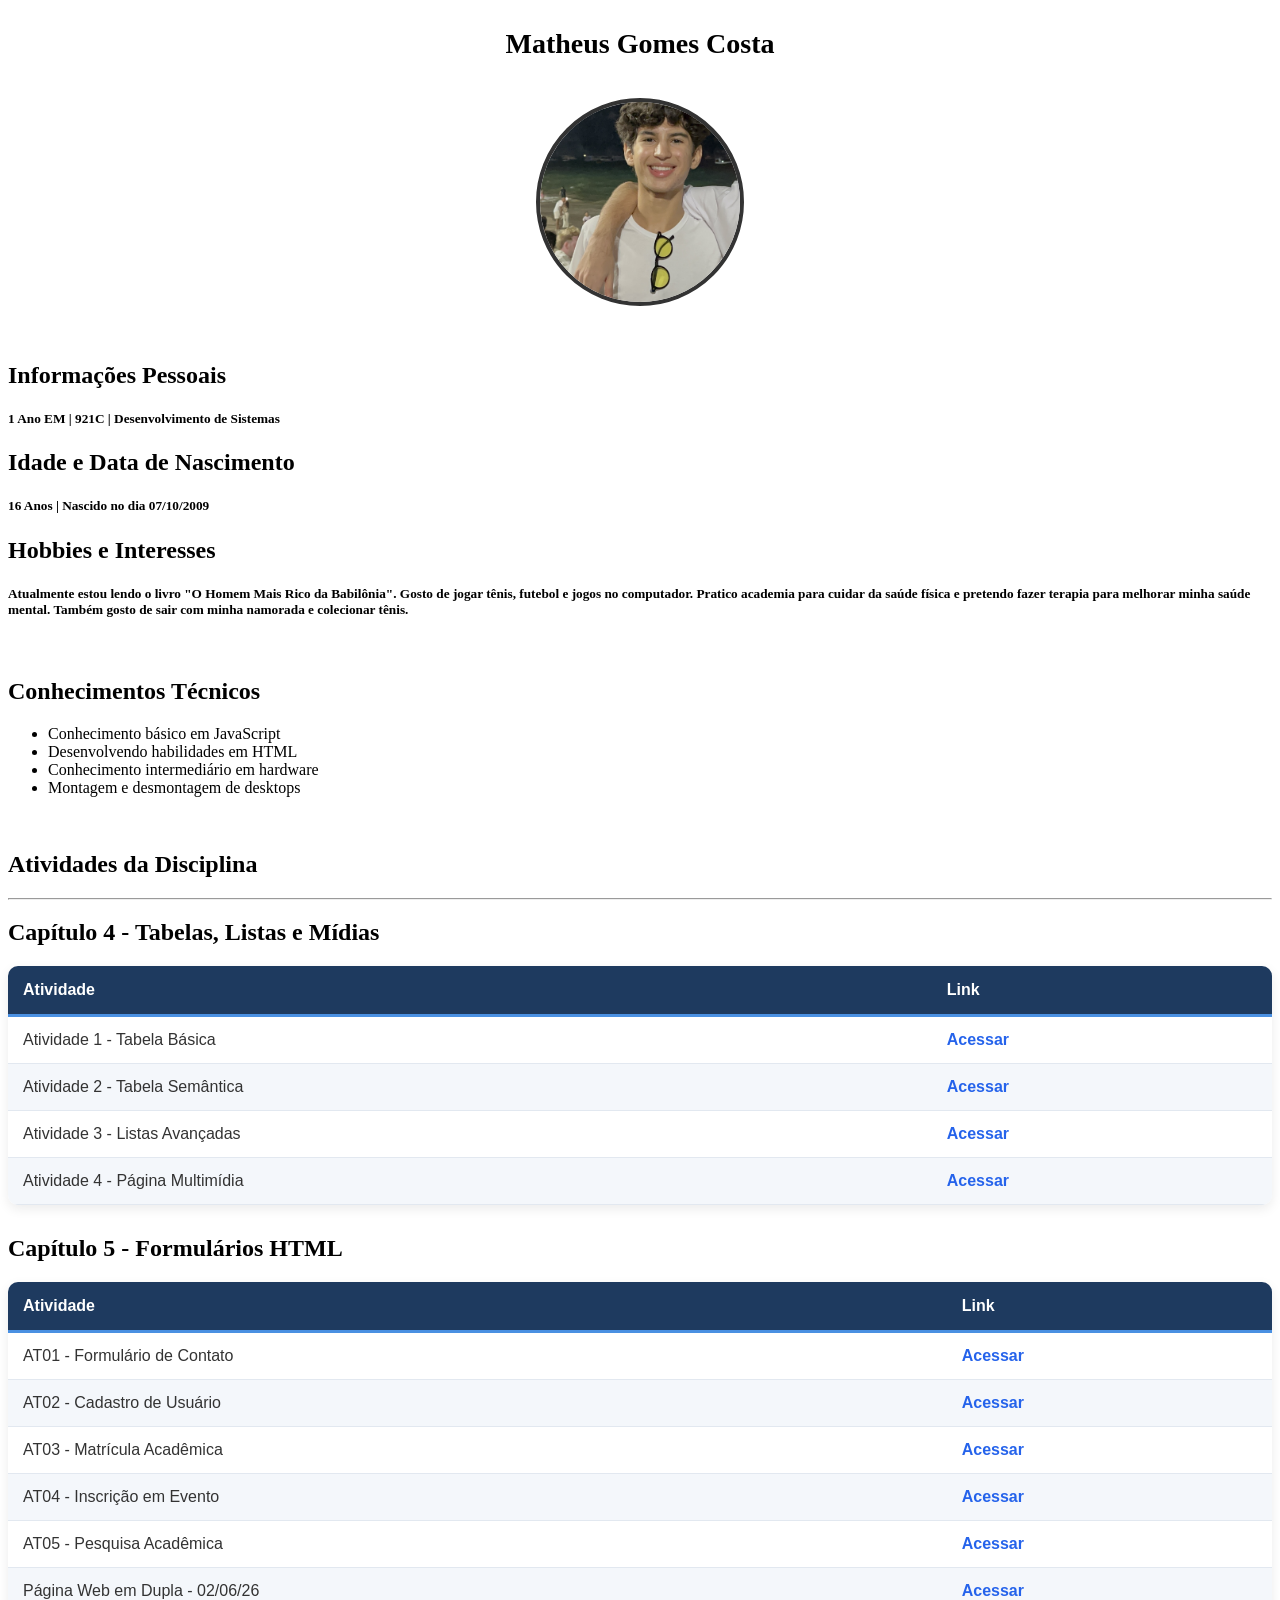
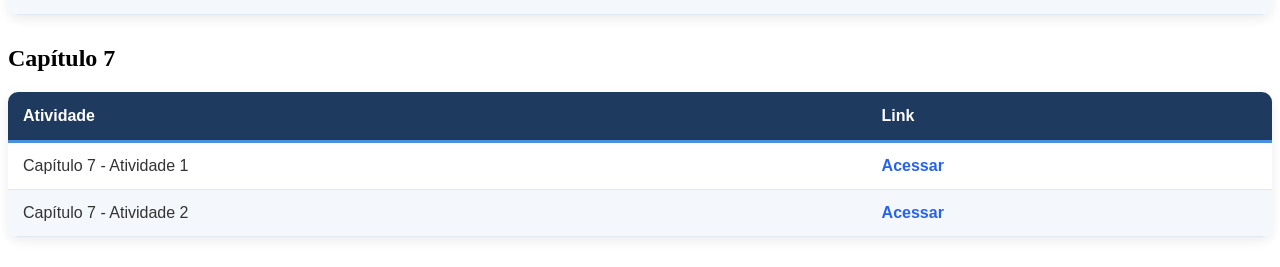
==== index.html @ c68bd604 "Update index.html" ====
<!DOCTYPE html>
<html lang="pt-BR">

<head>
    <meta charset="UTF-8">
    <meta name="viewport" content="width=device-width, initial-scale=1.0">
    <title>Perfil Pessoal - Matheus Gomes Costa</title>
    <link rel="stylesheet" href="pgpessoal.css">
</head>

<body>

 <p class="nome">Matheus Gomes Costa</p>


    <br>
    

    <img
        src="fotopessoal.png"
        width="300"
        height="300"
        alt="Foto pessoal de Matheus Gomes Costa"
        class="imagem-redonda"
    />

    <br><br>

    <h2><b> Informações Pessoais </b></h2>
    
    <h5><b>1 Ano EM | 921C | Desenvolvimento de Sistemas </b></h5>

     <h2><b> Idade e Data de Nascimento</b></h2>

    <h5><b>16 Anos | Nascido no dia 07/10/2009</b></h5>

    <h2><b> Hobbies e Interesses</b></h2>

    <h5>
        Atualmente estou lendo o livro "O Homem Mais Rico da Babilônia".
        Gosto de jogar tênis, futebol e jogos no computador.
        Pratico academia para cuidar da saúde física e pretendo fazer terapia
        para melhorar minha saúde mental. Também gosto de sair com minha
        namorada e colecionar tênis.
    </h5>

    <br>

    <h2><b>Conhecimentos Técnicos</b></h2>

    <ul>
        <li>Conhecimento básico em JavaScript</li>
        <li>Desenvolvendo habilidades em HTML</li>
        <li>Conhecimento intermediário em hardware</li>
        <li>Montagem e desmontagem de desktops</li>
    </ul>

    <br>

    <h2><b>Atividades da Disciplina</b></h2>

    <hr>

    <!-- BLOCO DAS ATIVIDADES -->

   <nav aria-label="Atividades">

    <h2>Capítulo 4 - Tabelas, Listas e Mídias</h2>

    <table class="tabela-atividades">
        <thead>
            <tr>
                <th>Atividade</th>
                <th>Link</th>
            </tr>
        </thead>

        <tbody>
            <tr>
                <td>Atividade 1 - Tabela Básica</td>
                <td><a href="cap04/at01.html">Acessar</a></td>
            </tr>

            <tr>
                <td>Atividade 2 - Tabela Semântica</td>
                <td><a href="cap04/at02.html">Acessar</a></td>
            </tr>

            <tr>
                <td>Atividade 3 - Listas Avançadas</td>
                <td><a href="cap04/at03.html">Acessar</a></td>
            </tr>

            <tr>
                <td>Atividade 4 - Página Multimídia</td>
                <td><a href="cap04/at04.html">Acessar</a></td>
            </tr>
        </tbody>
    </table>


    <h2>Capítulo 5 - Formulários HTML</h2>

    <table class="tabela-atividades">
        <thead>
            <tr>
                <th>Atividade</th>
                <th>Link</th>
            </tr>
        </thead>

        <tbody>
            <tr>
                <td>AT01 - Formulário de Contato</td>
                <td><a href="cap05/at01.html">Acessar</a></td>
            </tr>

            <tr>
                <td>AT02 - Cadastro de Usuário</td>
                <td><a href="cap05/at02.html">Acessar</a></td>
            </tr>

            <tr>
                <td>AT03 - Matrícula Acadêmica</td>
                <td><a href="cap05/at03.html">Acessar</a></td>
            </tr>

            <tr>
                <td>AT04 - Inscrição em Evento</td>
                <td><a href="cap05/at04.html">Acessar</a></td>
            </tr>

            <tr>
                <td>AT05 - Pesquisa Acadêmica</td>
                <td><a href="cap05/at05.html">Acessar</a></td>
            </tr>

            <tr>
                <td>Página Web em Dupla - 02/06/26</td>
                <td>
                    <a href="text atividade-css01-sala/index.html">
                        Acessar
                    </a>
                </td>
            </tr>
        </tbody>
    </table>


    <h2>Capítulo 7</h2>

    <table class="tabela-atividades">
        <thead>
            <tr>
                <th>Atividade</th>
                <th>Link</th>
            </tr>
        </thead>

        <tbody>
            <tr>
                <td>Capítulo 7 - Atividade 1</td>
                <td><a href="cap07/index.html">Acessar</a></td>
            </tr>

            <tr>
                <td>Capítulo 7 - Atividade 2</td>
                <td><a href="cap07/atv02.html">Acessar</a></td>
            </tr>
        </tbody>
    </table>

</nav>


</body>

</html>
---- pgpessoal.css ----
/* ---------- FOTO REDONDA ---------- */
.imagem-redonda {
  display: block;
    margin: 0 auto;
  width: 200px;
  height: 200px;
  border: 4px solid #333;
  border-radius: 50%;
  object-fit: cover;
  object-position: center 30%;
}

.nome {
    text-align: center;
    font-family: Georgia, serif;
    font-size: 28px;
    font-weight: bold;
    margin-bottom: 20px;
}

.tabela-atividades {
    width: 100%;
    border-collapse: separate;
    border-spacing: 0;
    margin-bottom: 30px;
    font-family: Arial, sans-serif;
    background-color: #ffffff;
    border-radius: 10px;
    overflow: hidden;
    box-shadow: 0 4px 12px rgba(0, 0, 0, 0.08);
}

/* Cabeçalho */
.tabela-atividades th {
    background-color: #1e3a5f;
    color: white;
    padding: 15px;
    text-align: left;
    font-size: 16px;
    font-weight: bold;
    border-bottom: 3px solid #4a90e2;
}

/* Células */
.tabela-atividades td {
    padding: 14px 15px;
    color: #333333;
    border-bottom: 1px solid #e2e8f0;
}

/* Linhas alternadas */
.tabela-atividades tr:nth-child(even) {
    background-color: #f4f7fb;
}

.tabela-atividades tr:nth-child(odd) {
    background-color: #ffffff;
}

/* Efeito ao passar o mouse */
.tabela-atividades tr:hover {
    background-color: #e8f1fb;
    transition: 0.2s;
}

/* Links */
.tabela-atividades a {
    color: #2563eb;
    font-weight: bold;
    text-decoration: none;
}
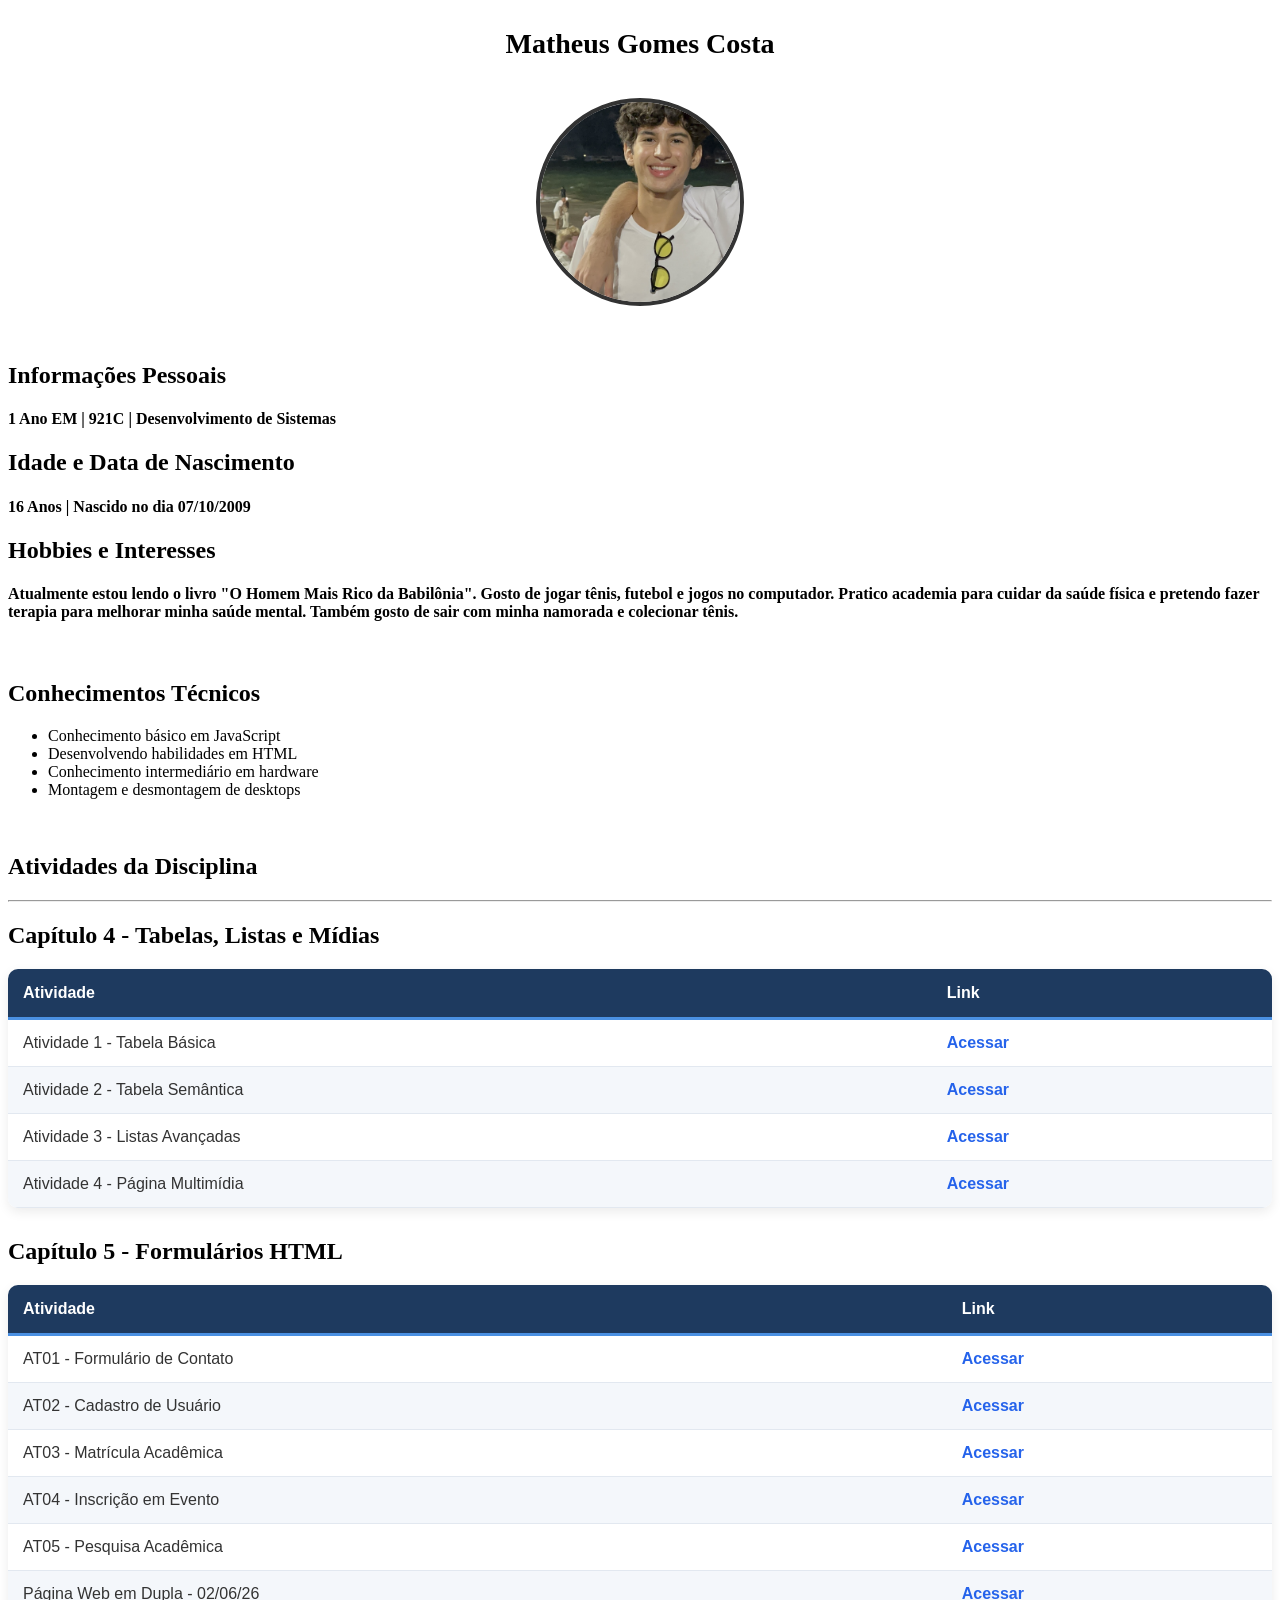
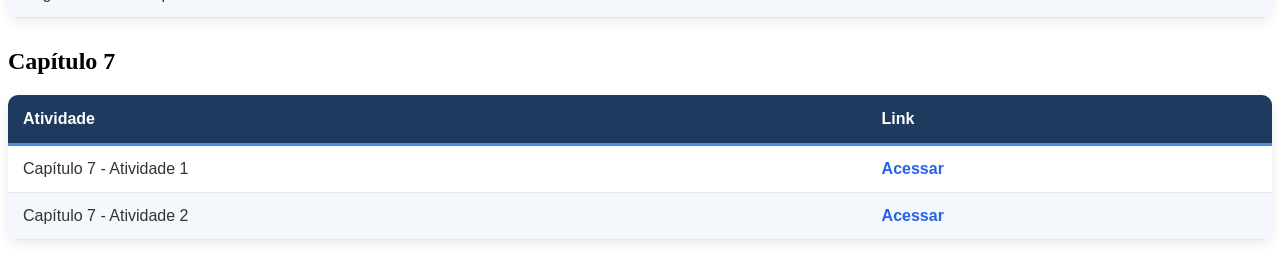
==== commit aaab0a44: "Update index.html" ====
--- a/index.html
+++ b/index.html
@@ -28,21 +28,21 @@
 
     <h2><b> Informações Pessoais </b></h2>
     
-    <h5><b>1 Ano EM | 921C | Desenvolvimento de Sistemas </b></h5>
+    <h4><b>1 Ano EM | 921C | Desenvolvimento de Sistemas </b></h4>
 
      <h2><b> Idade e Data de Nascimento</b></h2>
 
-    <h5><b>16 Anos | Nascido no dia 07/10/2009</b></h5>
+    <h4><b>16 Anos | Nascido no dia 07/10/2009</b></h4>
 
     <h2><b> Hobbies e Interesses</b></h2>
 
-    <h5>
+    <h4>
         Atualmente estou lendo o livro "O Homem Mais Rico da Babilônia".
         Gosto de jogar tênis, futebol e jogos no computador.
         Pratico academia para cuidar da saúde física e pretendo fazer terapia
         para melhorar minha saúde mental. Também gosto de sair com minha
         namorada e colecionar tênis.
-    </h5>
+    </h4>
 
     <br>
 
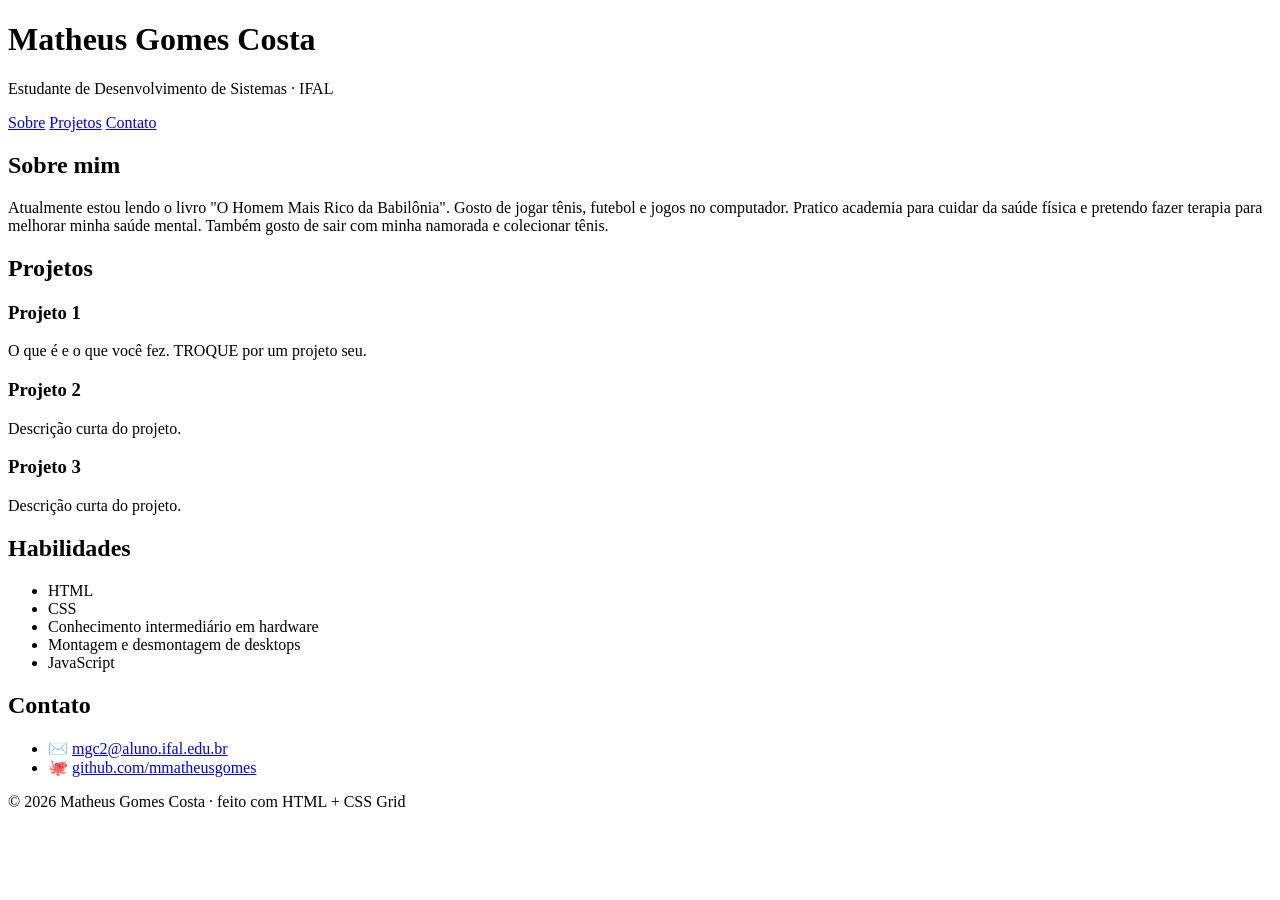
==== commit bb7e5f3b: "Update index.html" ====
--- a/index.html
+++ b/index.html
@@ -1,178 +1,100 @@
 <!DOCTYPE html>
+<!-- ============================================================
+     TEMPLATE — Página pessoal com CSS Grid
+     Programação Web / Introdução às Tecnologias Web — IFAL
+     COMO USAR:
+     1) Copie ESTE index.html para o seu repositório (não mude a estrutura).
+     2) Escolha UM dos 3 temas de CSS (tema-1-indigo.css, tema-2-escuro.css
+        ou tema-3-editorial.css) e salve-o no seu projeto como  estilo.css
+        (é o nome que este HTML carrega logo abaixo).
+     3) Troque os textos marcados com "TROQUE" pelo seu conteúdo.
+     IMPORTANTE: o LAYOUT é feito com CSS Grid e é o mesmo nos 3 temas.
+     Você escolhe a APARÊNCIA (fonte, cores, bordas), não o layout.
+     ============================================================ -->
 <html lang="pt-BR">
 
 <head>
-    <meta charset="UTF-8">
-    <meta name="viewport" content="width=device-width, initial-scale=1.0">
-    <title>Perfil Pessoal - Matheus Gomes Costa</title>
-    <link rel="stylesheet" href="pgpessoal.css">
+  <meta charset="UTF-8">
+  <meta name="viewport" content="width=device-width, initial-scale=1.0">
+  <title>Página Pessoal — Matheus Gomes Costa</title>
+  <!-- Salve o tema escolhido como "estilo.css" (mesma pasta deste arquivo) -->
+  <link rel="stylesheet" href="estilo.css">
 </head>
 
 <body>
+  <div class="pagina">
 
- <p class="nome">Matheus Gomes Costa</p>
+    <!-- ====== CABEÇALHO — TROQUE pelo seu nome e sua frase ====== -->
+    <header class="cabecalho">
+      <h1>Matheus Gomes Costa</h1>
+      <p>Estudante de Desenvolvimento de Sistemas · IFAL</p>
+      <nav>
+        <a href="#sobre">Sobre</a>
+        <a href="#projetos">Projetos</a>
+        <a href="#contato">Contato</a>
+      </nav>
+    </header>
 
-
-    <br>
-    
-
-    <img
-        src="fotopessoal.png"
-        width="300"
-        height="300"
-        alt="Foto pessoal de Matheus Gomes Costa"
-        class="imagem-redonda"
-    />
-
-    <br><br>
-
-    <h2><b> Informações Pessoais </b></h2>
-    
-    <h4><b>1 Ano EM | 921C | Desenvolvimento de Sistemas </b></h4>
-
-     <h2><b> Idade e Data de Nascimento</b></h2>
-
-    <h4><b>16 Anos | Nascido no dia 07/10/2009</b></h4>
-
-    <h2><b> Hobbies e Interesses</b></h2>
-
-    <h4>
-        Atualmente estou lendo o livro "O Homem Mais Rico da Babilônia".
+    <!-- ====== CONTEÚDO PRINCIPAL ====== -->
+    <main class="principal">
+      <section id="sobre" class="cartao">
+        <h2>Sobre mim</h2>
+        <!-- TROQUE por uma breve apresentação sua -->
+        <p>Atualmente estou lendo o livro "O Homem Mais Rico da Babilônia".
         Gosto de jogar tênis, futebol e jogos no computador.
         Pratico academia para cuidar da saúde física e pretendo fazer terapia
         para melhorar minha saúde mental. Também gosto de sair com minha
-        namorada e colecionar tênis.
-    </h4>
+        namorada e colecionar tênis.</p>
+      </section>
 
-    <br>
+      <section id="projetos" class="cartao">
+        <h2>Projetos</h2>
+        <!-- Galeria com Grid: cada .projeto é um card; adicione/remova à vontade -->
+        <div class="projetos">
+          <article class="projeto">
+            <h3>Projeto 1</h3>
+            <p>O que é e o que você fez. TROQUE por um projeto seu.</p>
+          </article>
+          <article class="projeto">
+            <h3>Projeto 2</h3>
+            <p>Descrição curta do projeto.</p>
+          </article>
+          <article class="projeto">
+            <h3>Projeto 3</h3>
+            <p>Descrição curta do projeto.</p>
+          </article>
+        </div>
+      </section>
+    </main>
 
-    <h2><b>Conhecimentos Técnicos</b></h2>
+    <!-- ====== BARRA LATERAL ====== -->
+    <aside class="lateral">
+      <section class="cartao">
+        <h2>Habilidades</h2>
+        <!-- TROQUE pelas suas habilidades -->
+        <ul class="habilidades">
+          <li>HTML</li>
+          <li>CSS</li>
+          <li>Conhecimento intermediário em hardware</li>
+          <li>Montagem e desmontagem de desktops</li>
+          <li>JavaScript</li>
+        </ul>
+      </section>
 
-    <ul>
-        <li>Conhecimento básico em JavaScript</li>
-        <li>Desenvolvendo habilidades em HTML</li>
-        <li>Conhecimento intermediário em hardware</li>
-        <li>Montagem e desmontagem de desktops</li>
-    </ul>
+      <section id="contato" class="cartao">
+        <h2>Contato</h2>
+        <!-- TROQUE pelos seus links -->
+        <ul class="contato">
+          <li>✉️ <a href="mailto:voce@exemplo.com">mgc2@aluno.ifal.edu.br</a></li>
+          <li>🐙 <a href="https://github.com/SEU-USUARIO">github.com/mmatheusgomes</a></li>
+        </ul>
+      </section>
+    </aside>
 
-    <br>
+    <!-- ====== RODAPÉ — TROQUE o nome ====== -->
+    <footer class="rodape">© 2026 Matheus Gomes Costa · feito com HTML + CSS Grid</footer>
 
-    <h2><b>Atividades da Disciplina</b></h2>
-
-    <hr>
-
-    <!-- BLOCO DAS ATIVIDADES -->
-
-   <nav aria-label="Atividades">
-
-    <h2>Capítulo 4 - Tabelas, Listas e Mídias</h2>
-
-    <table class="tabela-atividades">
-        <thead>
-            <tr>
-                <th>Atividade</th>
-                <th>Link</th>
-            </tr>
-        </thead>
-
-        <tbody>
-            <tr>
-                <td>Atividade 1 - Tabela Básica</td>
-                <td><a href="cap04/at01.html">Acessar</a></td>
-            </tr>
-
-            <tr>
-                <td>Atividade 2 - Tabela Semântica</td>
-                <td><a href="cap04/at02.html">Acessar</a></td>
-            </tr>
-
-            <tr>
-                <td>Atividade 3 - Listas Avançadas</td>
-                <td><a href="cap04/at03.html">Acessar</a></td>
-            </tr>
-
-            <tr>
-                <td>Atividade 4 - Página Multimídia</td>
-                <td><a href="cap04/at04.html">Acessar</a></td>
-            </tr>
-        </tbody>
-    </table>
-
-
-    <h2>Capítulo 5 - Formulários HTML</h2>
-
-    <table class="tabela-atividades">
-        <thead>
-            <tr>
-                <th>Atividade</th>
-                <th>Link</th>
-            </tr>
-        </thead>
-
-        <tbody>
-            <tr>
-                <td>AT01 - Formulário de Contato</td>
-                <td><a href="cap05/at01.html">Acessar</a></td>
-            </tr>
-
-            <tr>
-                <td>AT02 - Cadastro de Usuário</td>
-                <td><a href="cap05/at02.html">Acessar</a></td>
-            </tr>
-
-            <tr>
-                <td>AT03 - Matrícula Acadêmica</td>
-                <td><a href="cap05/at03.html">Acessar</a></td>
-            </tr>
-
-            <tr>
-                <td>AT04 - Inscrição em Evento</td>
-                <td><a href="cap05/at04.html">Acessar</a></td>
-            </tr>
-
-            <tr>
-                <td>AT05 - Pesquisa Acadêmica</td>
-                <td><a href="cap05/at05.html">Acessar</a></td>
-            </tr>
-
-            <tr>
-                <td>Página Web em Dupla - 02/06/26</td>
-                <td>
-                    <a href="text atividade-css01-sala/index.html">
-                        Acessar
-                    </a>
-                </td>
-            </tr>
-        </tbody>
-    </table>
-
-
-    <h2>Capítulo 7</h2>
-
-    <table class="tabela-atividades">
-        <thead>
-            <tr>
-                <th>Atividade</th>
-                <th>Link</th>
-            </tr>
-        </thead>
-
-        <tbody>
-            <tr>
-                <td>Capítulo 7 - Atividade 1</td>
-                <td><a href="cap07/index.html">Acessar</a></td>
-            </tr>
-
-            <tr>
-                <td>Capítulo 7 - Atividade 2</td>
-                <td><a href="cap07/atv02.html">Acessar</a></td>
-            </tr>
-        </tbody>
-    </table>
-
-</nav>
-
-
+  </div>
 </body>
 
 </html>
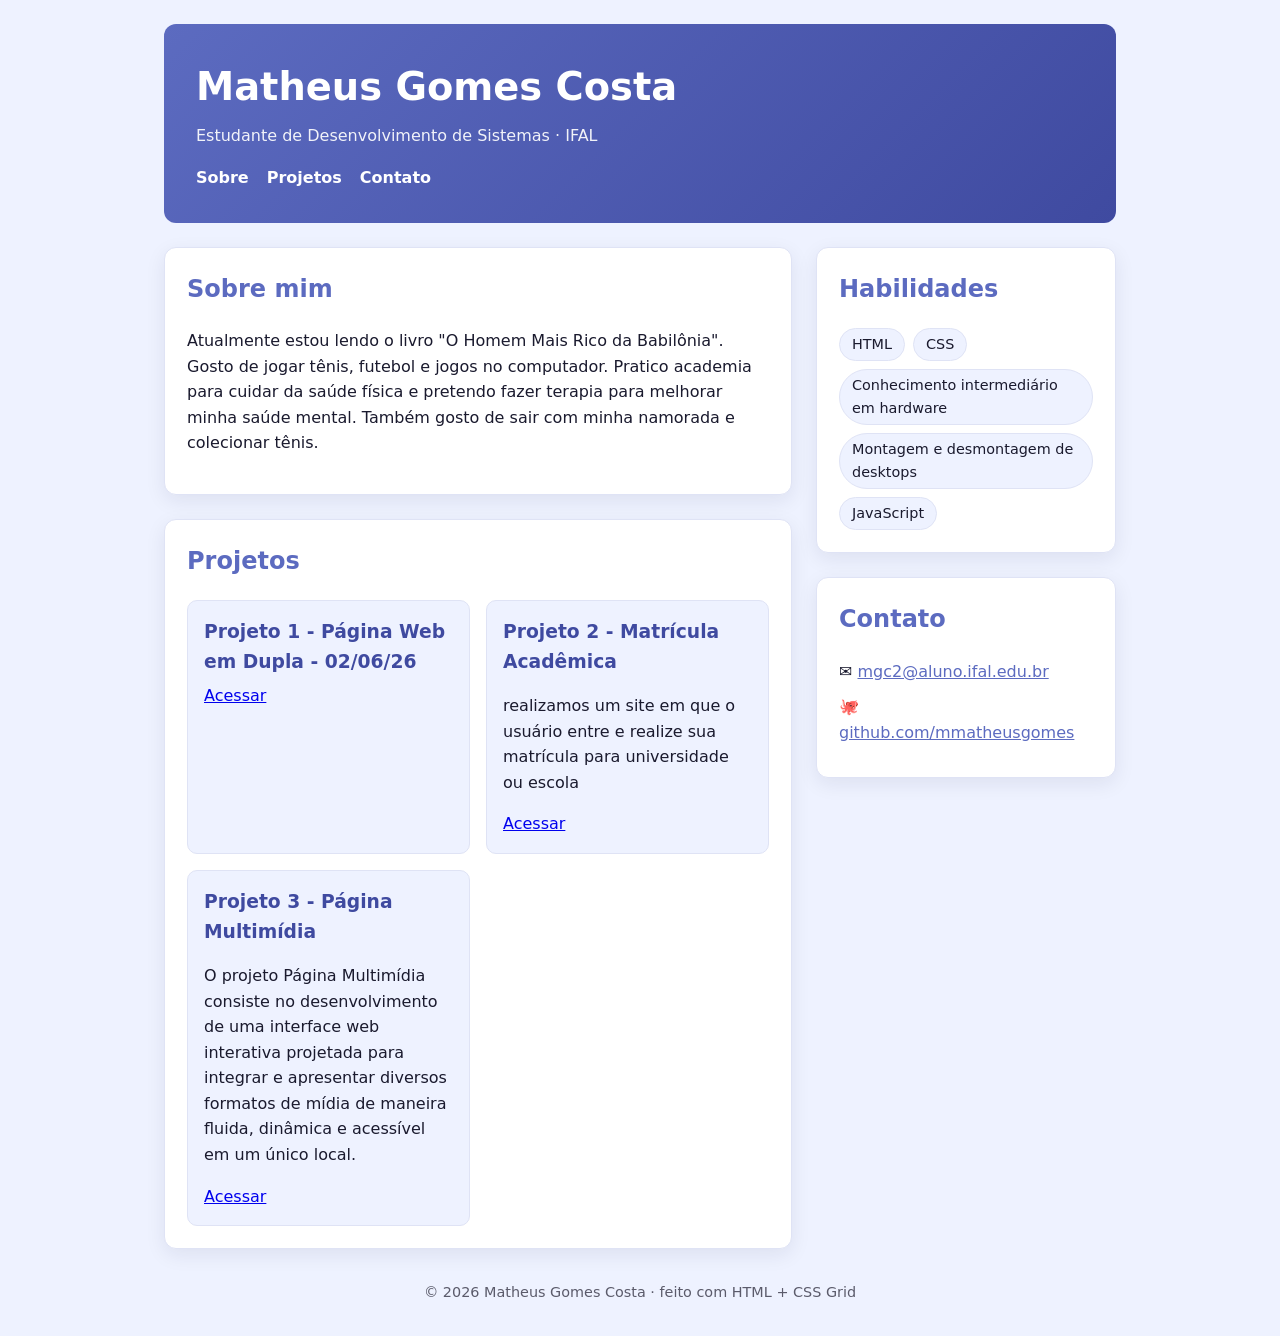
==== commit 988da4b0: "Update index.html" ====
--- a/index.html
+++ b/index.html
@@ -52,16 +52,22 @@
         <!-- Galeria com Grid: cada .projeto é um card; adicione/remova à vontade -->
         <div class="projetos">
           <article class="projeto">
-            <h3>Projeto 1</h3>
-            <p>O que é e o que você fez. TROQUE por um projeto seu.</p>
+            <h3>Projeto 1 - Página Web em Dupla - 02/06/26 </h3>
+            <td>
+                    <a href="text atividade-css01-sala/index.html">
+                        Acessar
+                    </a>
+            </td>
           </article>
           <article class="projeto">
-            <h3>Projeto 2</h3>
-            <p>Descrição curta do projeto.</p>
+            <h3>Projeto 2 - Matrícula Acadêmica </h3>
+            <p>realizamos um site em que o usuário entre e realize sua matrícula para universidade ou escola</p>
+               <td><a href="cap05/at03.html">Acessar</a></td>
           </article>
           <article class="projeto">
-            <h3>Projeto 3</h3>
-            <p>Descrição curta do projeto.</p>
+            <h3>Projeto 3 - Página Multimídia</h3>
+            <p>O projeto Página Multimídia consiste no desenvolvimento de uma interface web interativa projetada para integrar e apresentar diversos formatos de mídia de maneira fluida, dinâmica e acessível em um único local.</p>
+               <td><a href="cap04/at04.html">Acessar</a></td>
           </article>
         </div>
       </section>
@@ -85,8 +91,8 @@
         <h2>Contato</h2>
         <!-- TROQUE pelos seus links -->
         <ul class="contato">
-          <li>✉️ <a href="mailto:voce@exemplo.com">mgc2@aluno.ifal.edu.br</a></li>
-          <li>🐙 <a href="https://github.com/SEU-USUARIO">github.com/mmatheusgomes</a></li>
+          <li>✉️ <a href="mgc2@aluno.ifal.edu.br">mgc2@aluno.ifal.edu.br</a></li>
+          <li>🐙 <a href="https://github.com/mmatheusgomes">github.com/mmatheusgomes</a></li>
         </ul>
       </section>
     </aside>
--- a/estilo.css
+++ b/estilo.css
@@ -0,0 +1,106 @@
+/* ============================================================
+   TEMA 1 — ÍNDIGO (moderno / clean)
+   Para usar: salve este arquivo como  estilo.css  no seu projeto.
+   Você pode mudar CORES, FONTE e BORDAS aqui.
+   NÃO mexa na seção "LAYOUT (GRID)" — é o layout pedido na atividade.
+   ============================================================ */
+
+/* ---- Cores e fonte (mude à vontade) ---- */
+:root {
+  --cor: #5C6BC0;
+  --cor-escura: #3f4aa0;
+  --texto: #1a1a2e;
+  --suave: #5b5b6b;
+  --fundo: #eef2ff;
+  --superficie: #ffffff;
+  --borda: #dfe3f5;
+  --raio: 12px;
+}
+
+body {
+  margin: 0;
+  font-family: system-ui, -apple-system, "Segoe UI", sans-serif;
+  color: var(--texto);
+  background: var(--fundo);
+  line-height: 1.6;
+}
+
+/* ============================================================
+   LAYOUT (GRID) — NÃO MUDE
+   ============================================================ */
+* { box-sizing: border-box; }
+
+.pagina {
+  display: grid;
+  grid-template-columns: 1fr 300px;
+  grid-template-areas:
+    "cabecalho cabecalho"
+    "principal lateral"
+    "rodape    rodape";
+  gap: 24px;
+  max-width: 1000px;
+  margin: 0 auto;
+  padding: 24px;
+}
+
+.cabecalho { grid-area: cabecalho; }
+.principal { grid-area: principal; }
+.lateral   { grid-area: lateral; }
+.rodape    { grid-area: rodape; }
+
+.projetos {
+  display: grid;
+  grid-template-columns: repeat(auto-fit, minmax(200px, 1fr));
+  gap: 16px;
+  margin-top: 14px;
+}
+
+@media (max-width: 640px) {
+  .pagina {
+    grid-template-columns: 1fr;
+    grid-template-areas:
+      "cabecalho"
+      "principal"
+      "lateral"
+      "rodape";
+  }
+}
+/* ===================== fim do LAYOUT ===================== */
+
+/* ---- Aparência (mude à vontade) ---- */
+.cabecalho {
+  background: linear-gradient(135deg, var(--cor), var(--cor-escura));
+  color: #fff;
+  padding: 32px;
+  border-radius: var(--raio);
+}
+.cabecalho h1 { margin: 0; font-size: clamp(1.6rem, 4vw, 2.4rem); }
+.cabecalho p { margin: 6px 0 0; opacity: .92; }
+.cabecalho nav { margin-top: 16px; display: flex; gap: 18px; flex-wrap: wrap; }
+.cabecalho nav a { color: #fff; text-decoration: none; font-weight: 600; }
+.cabecalho nav a:hover { text-decoration: underline; }
+
+.cartao {
+  background: var(--superficie);
+  border: 1px solid var(--borda);
+  border-radius: var(--raio);
+  padding: 22px;
+  box-shadow: 0 6px 20px rgba(30, 30, 60, .08);
+}
+.cartao + .cartao { margin-top: 24px; }
+h2 { color: var(--cor); margin-top: 0; }
+
+.projeto {
+  background: var(--fundo);
+  border: 1px solid var(--borda);
+  border-radius: 10px;
+  padding: 16px;
+}
+.projeto h3 { margin: 0 0 6px; color: var(--cor-escura); }
+
+.habilidades { list-style: none; padding: 0; margin: 0; display: flex; flex-wrap: wrap; gap: 8px; }
+.habilidades li { background: var(--fundo); border: 1px solid var(--borda); border-radius: 999px; padding: 4px 12px; font-size: .9rem; }
+.contato { list-style: none; padding: 0; margin: 0; }
+.contato li { margin: 10px 0; }
+.contato a { color: var(--cor); }
+.rodape { text-align: center; color: var(--suave); padding: 8px; font-size: .9rem; }
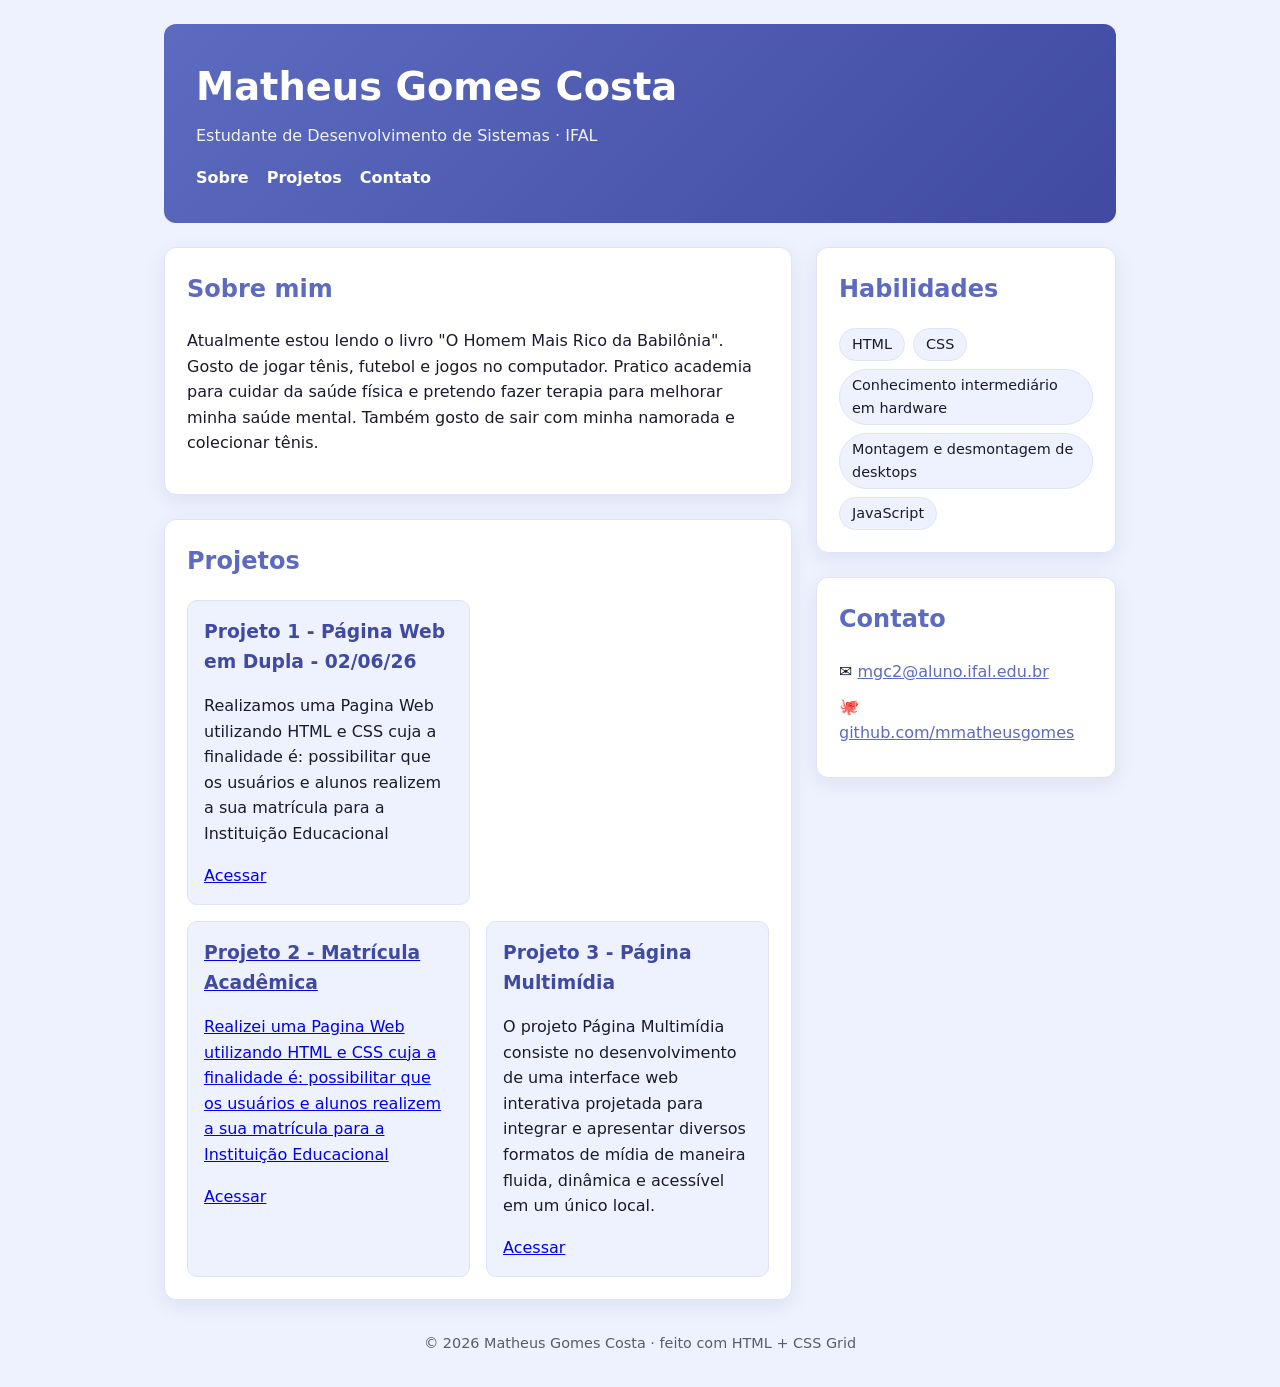
==== commit 4bc1ffc0: "Update index.html" ====
--- a/index.html
+++ b/index.html
@@ -53,15 +53,12 @@
         <div class="projetos">
           <article class="projeto">
             <h3>Projeto 1 - Página Web em Dupla - 02/06/26 </h3>
-            <td>
-                    <a href="text atividade-css01-sala/index.html">
-                        Acessar
-                    </a>
-            </td>
+               <p>Realizamos uma Pagina Web utilizando HTML e CSS cuja a finalidade é: possibilitar que os usuários e alunos realizem a sua matrícula para a Instituição Educacional</p>
+            <td><a href="text atividade-css01-sala/index.html">Acessar</td>
           </article>
           <article class="projeto">
             <h3>Projeto 2 - Matrícula Acadêmica </h3>
-            <p>realizamos um site em que o usuário entre e realize sua matrícula para universidade ou escola</p>
+            <p>Realizei uma Pagina Web utilizando HTML e CSS cuja a finalidade é: possibilitar que os usuários e alunos realizem a sua matrícula para a Instituição Educacional</p>
                <td><a href="cap05/at03.html">Acessar</a></td>
           </article>
           <article class="projeto">
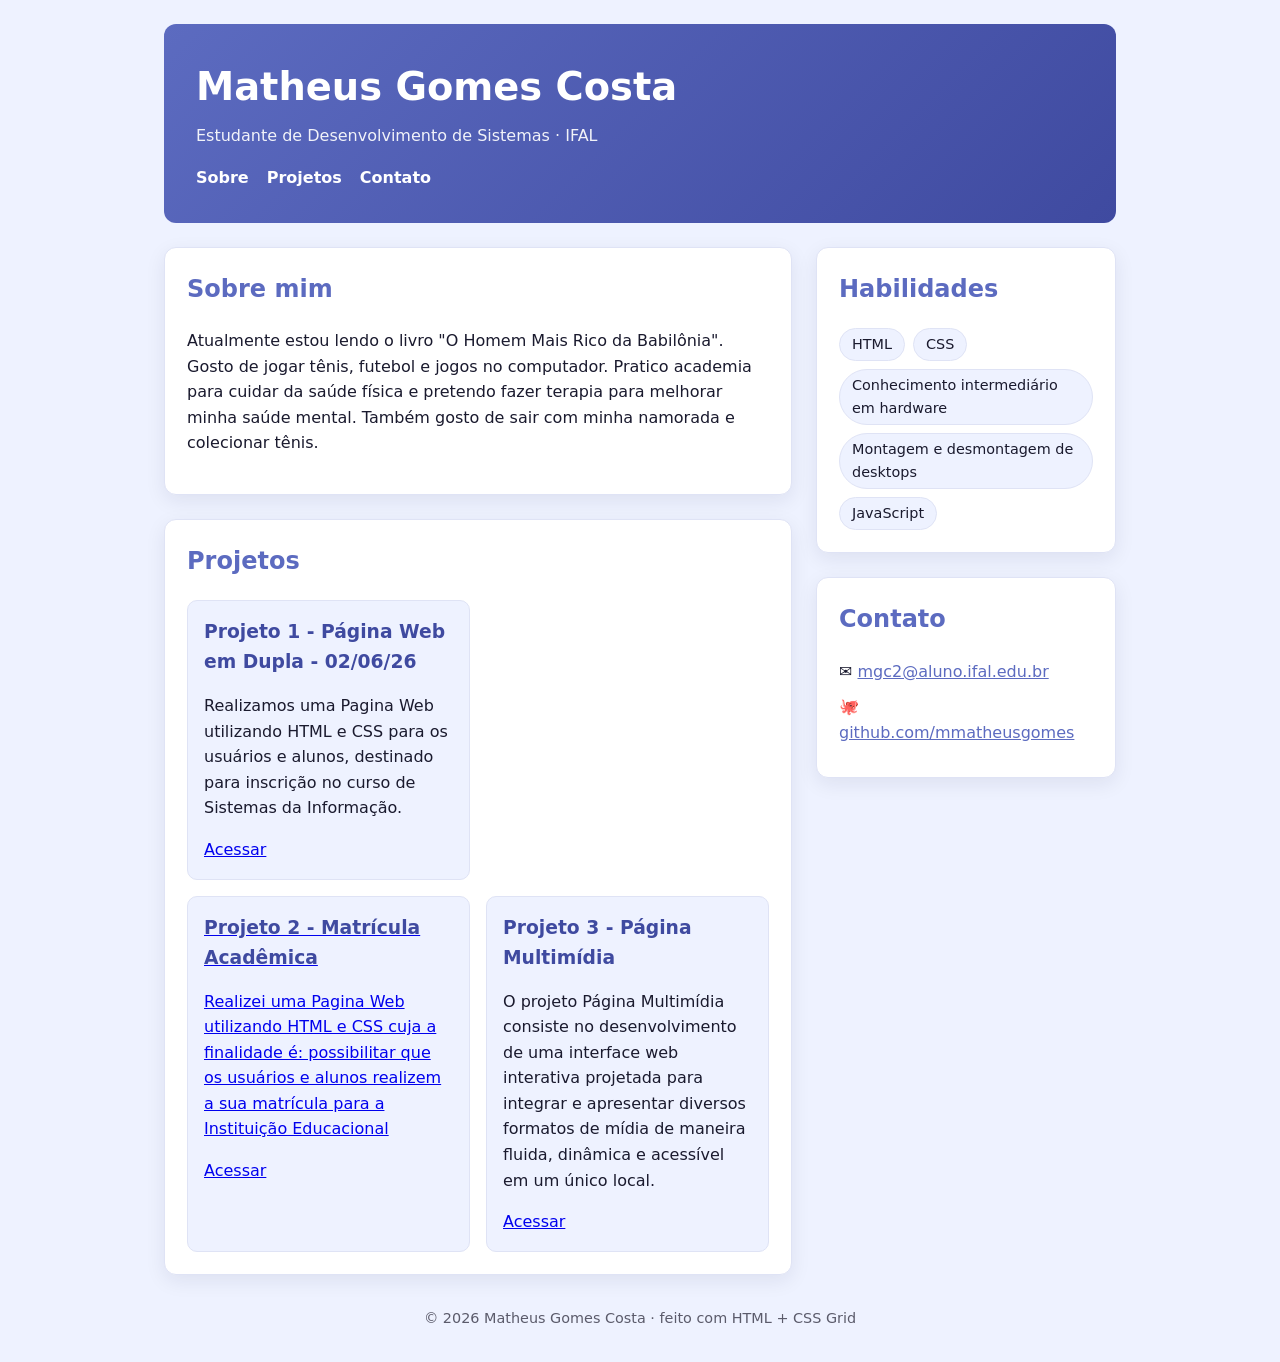
==== commit a0c4e83c: "Update index.html" ====
--- a/index.html
+++ b/index.html
@@ -53,7 +53,7 @@
         <div class="projetos">
           <article class="projeto">
             <h3>Projeto 1 - Página Web em Dupla - 02/06/26 </h3>
-               <p>Realizamos uma Pagina Web utilizando HTML e CSS cuja a finalidade é: possibilitar que os usuários e alunos realizem a sua matrícula para a Instituição Educacional</p>
+               <p>Realizamos uma Pagina Web utilizando HTML e CSS para os usuários e alunos, destinado para inscrição no curso de Sistemas da Informação.</p>
             <td><a href="text atividade-css01-sala/index.html">Acessar</td>
           </article>
           <article class="projeto">
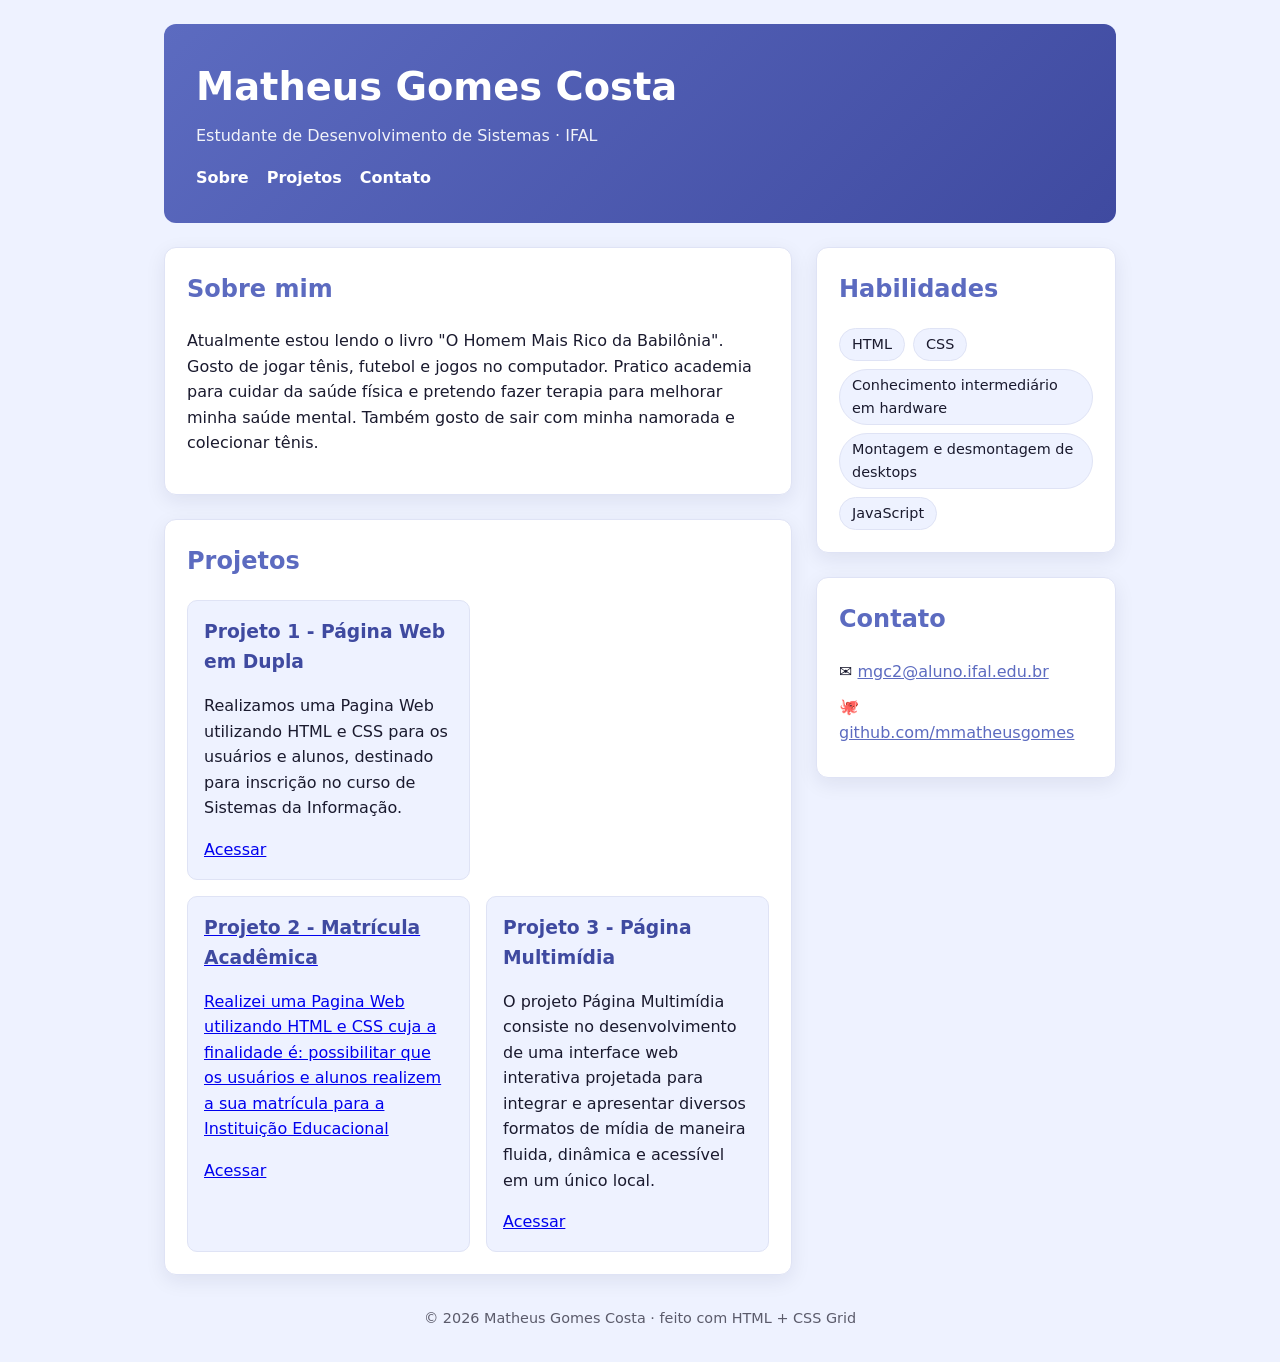
==== commit b3dade42: "Update index.html" ====
--- a/index.html
+++ b/index.html
@@ -52,7 +52,7 @@
         <!-- Galeria com Grid: cada .projeto é um card; adicione/remova à vontade -->
         <div class="projetos">
           <article class="projeto">
-            <h3>Projeto 1 - Página Web em Dupla - 02/06/26 </h3>
+            <h3>Projeto 1 - Página Web em Dupla </h3>
                <p>Realizamos uma Pagina Web utilizando HTML e CSS para os usuários e alunos, destinado para inscrição no curso de Sistemas da Informação.</p>
             <td><a href="text atividade-css01-sala/index.html">Acessar</td>
           </article>
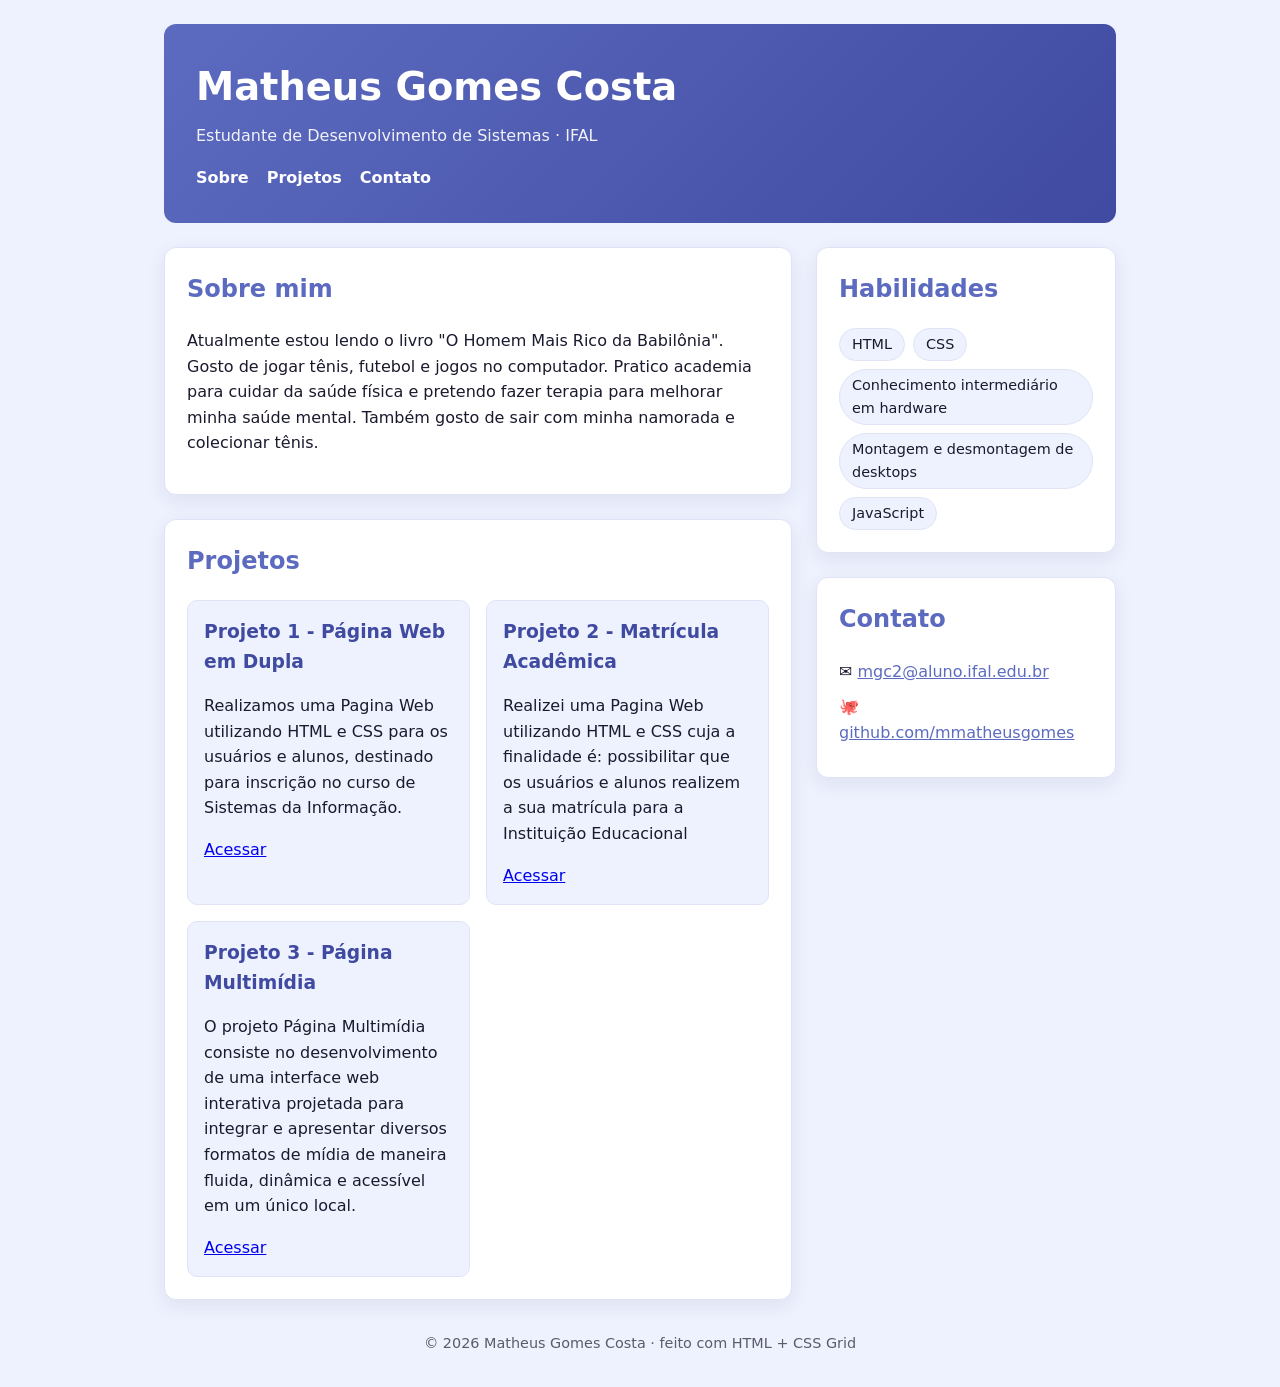
==== commit 3957a1cf: "Update index.html" ====
--- a/index.html
+++ b/index.html
@@ -54,7 +54,7 @@
           <article class="projeto">
             <h3>Projeto 1 - Página Web em Dupla </h3>
                <p>Realizamos uma Pagina Web utilizando HTML e CSS para os usuários e alunos, destinado para inscrição no curso de Sistemas da Informação.</p>
-            <td><a href="text atividade-css01-sala/index.html">Acessar</td>
+            <td><a href="text atividade-css01-sala/index.html">Acessar</a></td>
           </article>
           <article class="projeto">
             <h3>Projeto 2 - Matrícula Acadêmica </h3>
